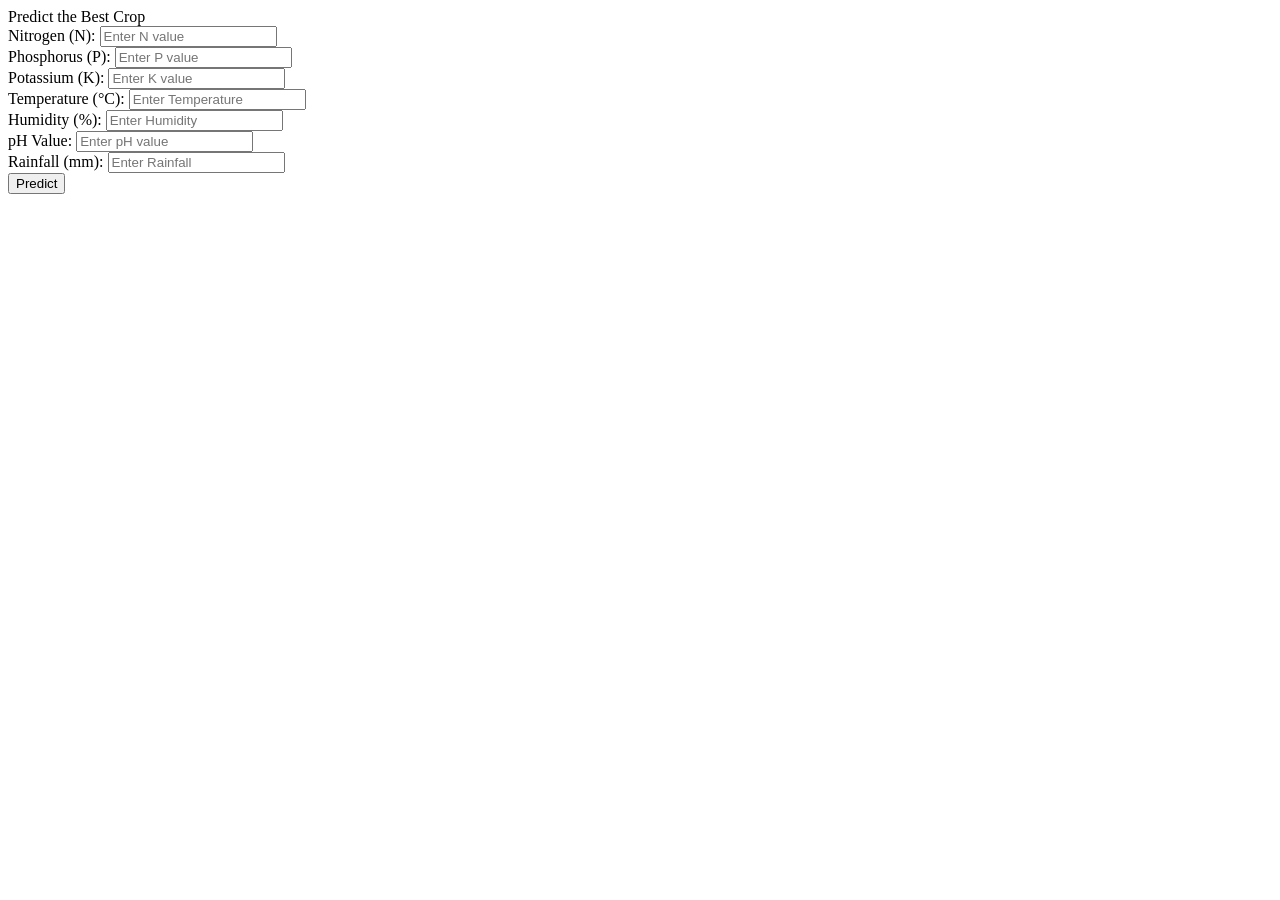
==== templates/index.html @ f61eca52 "Initial commit" ====
<!DOCTYPE html>
<html>
<head>
    <title>Crop Prediction</title>
   <link rel="stylesheet" href="{{ url_for('static', filename='style.css') }}">
</head>
 
<style>
  
</style>

<body>
    <form action="/predict" method="post">
      
 <div class="h2">Predict the Best Crop</div>

        <div class="h1">
            <label for="N">Nitrogen (N):</label>
            <input type="text" id="N" name="N" placeholder="Enter N value">
        </div>
        
        <div class="h1">
            <label for="P">Phosphorus (P):</label>
            <input type="text" id="P" name="P" placeholder="Enter P value">
        </div>
        
        <div class="h1">
            <label for="K">Potassium (K):</label>
            <input type="text" id="K" name="K" placeholder="Enter K value">
        </div>

        <div class="h1">
            <label for="temp">Temperature (°C):</label>
            <input type="text" id="temp" name="temp" placeholder="Enter Temperature">
        </div>

        <div class="h1">
            <label for="humid">Humidity (%):</label>
            <input type="text" id="humid" name="humid" placeholder="Enter Humidity">
        </div>

        <div class="h1">
            <label for="ph">pH Value:</label>
            <input type="text" id="ph" name="ph" placeholder="Enter pH value">
        </div>

        <div class="h1">
            <label for="rain">Rainfall (mm):</label>
            <input type="text" id="rain" name="rain" placeholder="Enter Rainfall">
        </div>
        
        <button type="submit" class="button">Predict</button>
    </form>
</body>
</html>
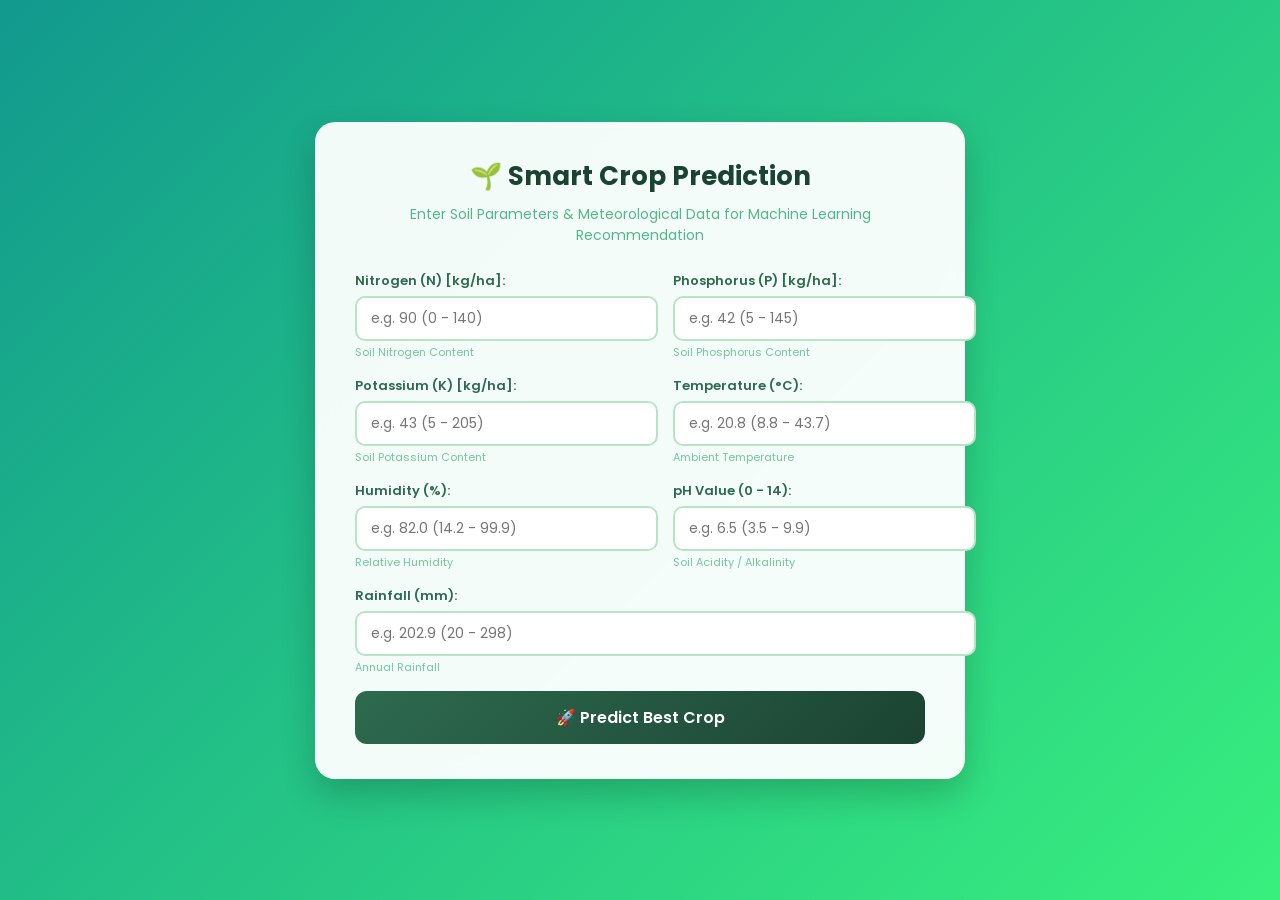
==== commit 18b73b45: "Prepare crop prediction app for deployment" ====
--- a/templates/index.html
+++ b/templates/index.html
@@ -1,55 +1,165 @@
 <!DOCTYPE html>
-<html>
+<html lang="en">
 <head>
-    <title>Crop Prediction</title>
-   <link rel="stylesheet" href="{{ url_for('static', filename='style.css') }}">
+    <meta charset="UTF-8">
+    <meta name="viewport" content="width=device-width, initial-scale=1.0">
+    <title>Smart Crop Recommendation System</title>
+    <link rel="stylesheet" href="{{ url_for('static', filename='style.css') }}">
+    <link href="https://fonts.googleapis.com/css2?family=Poppins:wght@300;400;500;600;700&display=swap" rel="stylesheet">
+    <style>
+        * {
+            box-sizing: border-box;
+            font-family: 'Poppins', sans-serif;
+        }
+        body {
+            background: linear-gradient(135deg, #11998e 0%, #38ef7d 100%);
+            min-height: 100vh;
+            display: flex;
+            justify-content: center;
+            align-items: center;
+            padding: 20px;
+            margin: 0;
+        }
+        .container {
+            background: rgba(255, 255, 255, 0.95);
+            backdrop-filter: blur(10px);
+            padding: 35px 40px;
+            border-radius: 20px;
+            box-shadow: 0 15px 35px rgba(0, 0, 0, 0.2);
+            width: 100%;
+            max-width: 650px;
+        }
+        .header {
+            text-align: center;
+            margin-bottom: 25px;
+        }
+        .header h2 {
+            color: #1b4332;
+            margin: 0 0 8px 0;
+            font-weight: 700;
+            font-size: 26px;
+        }
+        .header p {
+            color: #52b788;
+            font-size: 14px;
+            margin: 0;
+        }
+        .grid-container {
+            display: grid;
+            grid-template-columns: 1fr 1fr;
+            gap: 15px;
+        }
+        .full-width {
+            grid-column: span 2;
+        }
+        .form-group {
+            display: flex;
+            flex-direction: column;
+        }
+        .form-group label {
+            font-size: 13px;
+            font-weight: 600;
+            color: #2d6a4f;
+            margin-bottom: 5px;
+        }
+        .form-group input {
+            padding: 10px 14px;
+            border: 2px solid #b7e4c7;
+            border-radius: 10px;
+            font-size: 14px;
+            transition: all 0.3s ease;
+            outline: none;
+        }
+        .form-group input:focus {
+            border-color: #2d6a4f;
+            box-shadow: 0 0 8px rgba(45, 106, 79, 0.3);
+        }
+        .hint {
+            font-size: 11px;
+            color: #74c69d;
+            margin-top: 3px;
+        }
+        .btn-submit {
+            background: linear-gradient(135deg, #2d6a4f 0%, #1b4332 100%);
+            color: white;
+            border: none;
+            padding: 14px;
+            font-size: 16px;
+            font-weight: 600;
+            border-radius: 12px;
+            cursor: pointer;
+            transition: transform 0.2s ease, box-shadow 0.2s ease;
+            margin-top: 15px;
+            width: 100%;
+        }
+        .btn-submit:hover {
+            transform: translateY(-2px);
+            box-shadow: 0 8px 20px rgba(27, 67, 50, 0.3);
+        }
+        @media (max-width: 550px) {
+            .grid-container {
+                grid-template-columns: 1fr;
+            }
+            .full-width {
+                grid-column: span 1;
+            }
+        }
+    </style>
 </head>
- 
-<style>
-  
-</style>
-
 <body>
-    <form action="/predict" method="post">
-      
- <div class="h2">Predict the Best Crop</div>
-
-        <div class="h1">
-            <label for="N">Nitrogen (N):</label>
-            <input type="text" id="N" name="N" placeholder="Enter N value">
-        </div>
-        
-        <div class="h1">
-            <label for="P">Phosphorus (P):</label>
-            <input type="text" id="P" name="P" placeholder="Enter P value">
-        </div>
-        
-        <div class="h1">
-            <label for="K">Potassium (K):</label>
-            <input type="text" id="K" name="K" placeholder="Enter K value">
+    <div class="container">
+        <div class="header">
+            <h2>🌱 Smart Crop Prediction</h2>
+            <p>Enter Soil Parameters & Meteorological Data for Machine Learning Recommendation</p>
         </div>
 
-        <div class="h1">
-            <label for="temp">Temperature (°C):</label>
-            <input type="text" id="temp" name="temp" placeholder="Enter Temperature">
-        </div>
+        <form action="/predict" method="post">
+            <div class="grid-container">
+                <div class="form-group">
+                    <label for="N">Nitrogen (N) [kg/ha]:</label>
+                    <input type="number" step="any" id="N" name="N" placeholder="e.g. 90 (0 - 140)" required>
+                    <span class="hint">Soil Nitrogen Content</span>
+                </div>
 
-        <div class="h1">
-            <label for="humid">Humidity (%):</label>
-            <input type="text" id="humid" name="humid" placeholder="Enter Humidity">
-        </div>
+                <div class="form-group">
+                    <label for="P">Phosphorus (P) [kg/ha]:</label>
+                    <input type="number" step="any" id="P" name="P" placeholder="e.g. 42 (5 - 145)" required>
+                    <span class="hint">Soil Phosphorus Content</span>
+                </div>
 
-        <div class="h1">
-            <label for="ph">pH Value:</label>
-            <input type="text" id="ph" name="ph" placeholder="Enter pH value">
-        </div>
+                <div class="form-group">
+                    <label for="K">Potassium (K) [kg/ha]:</label>
+                    <input type="number" step="any" id="K" name="K" placeholder="e.g. 43 (5 - 205)" required>
+                    <span class="hint">Soil Potassium Content</span>
+                </div>
 
-        <div class="h1">
-            <label for="rain">Rainfall (mm):</label>
-            <input type="text" id="rain" name="rain" placeholder="Enter Rainfall">
-        </div>
-        
-        <button type="submit" class="button">Predict</button>
-    </form>
+                <div class="form-group">
+                    <label for="temp">Temperature (°C):</label>
+                    <input type="number" step="any" id="temp" name="temp" placeholder="e.g. 20.8 (8.8 - 43.7)" required>
+                    <span class="hint">Ambient Temperature</span>
+                </div>
+
+                <div class="form-group">
+                    <label for="humid">Humidity (%):</label>
+                    <input type="number" step="any" id="humid" name="humid" placeholder="e.g. 82.0 (14.2 - 99.9)" required>
+                    <span class="hint">Relative Humidity</span>
+                </div>
+
+                <div class="form-group">
+                    <label for="ph">pH Value (0 - 14):</label>
+                    <input type="number" step="any" id="ph" name="ph" placeholder="e.g. 6.5 (3.5 - 9.9)" required>
+                    <span class="hint">Soil Acidity / Alkalinity</span>
+                </div>
+
+                <div class="form-group full-width">
+                    <label for="rain">Rainfall (mm):</label>
+                    <input type="number" step="any" id="rain" name="rain" placeholder="e.g. 202.9 (20 - 298)" required>
+                    <span class="hint">Annual Rainfall</span>
+                </div>
+            </div>
+
+            <button type="submit" class="btn-submit">🚀 Predict Best Crop</button>
+        </form>
+    </div>
 </body>
 </html>
